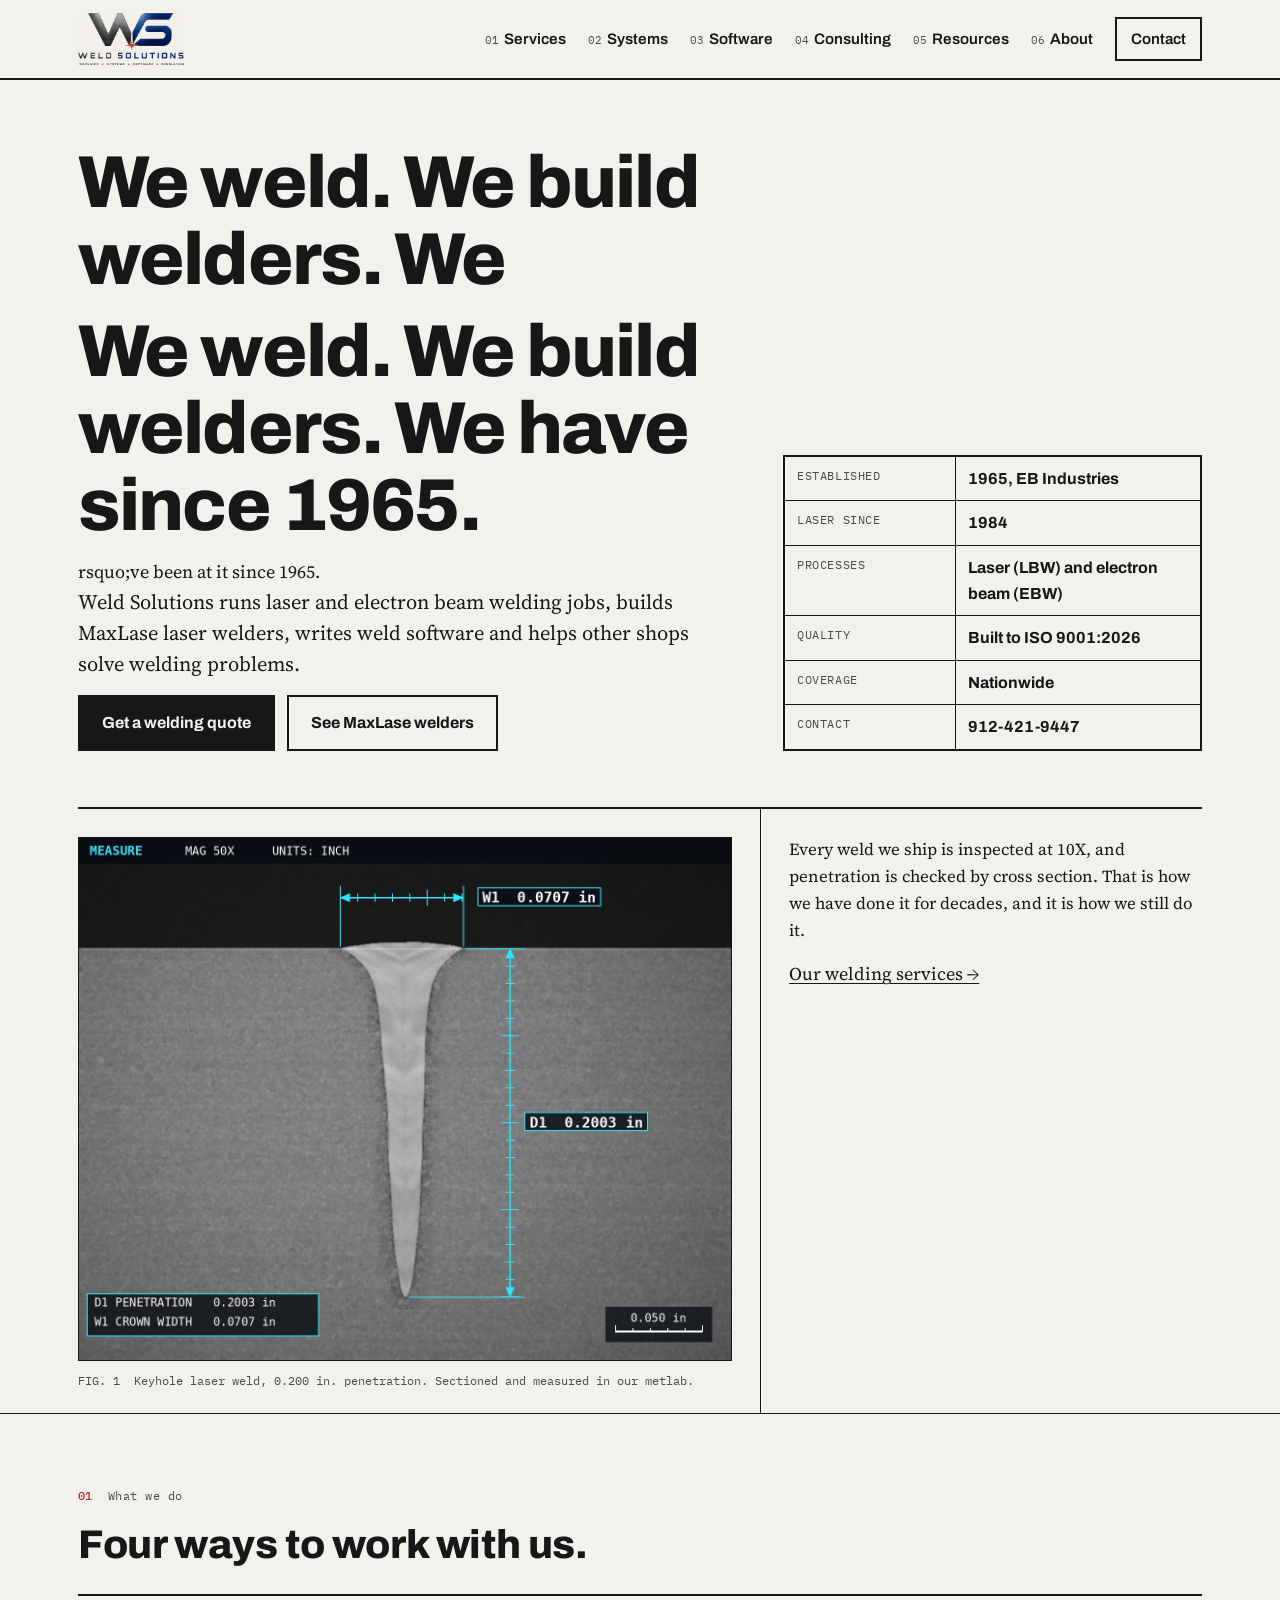
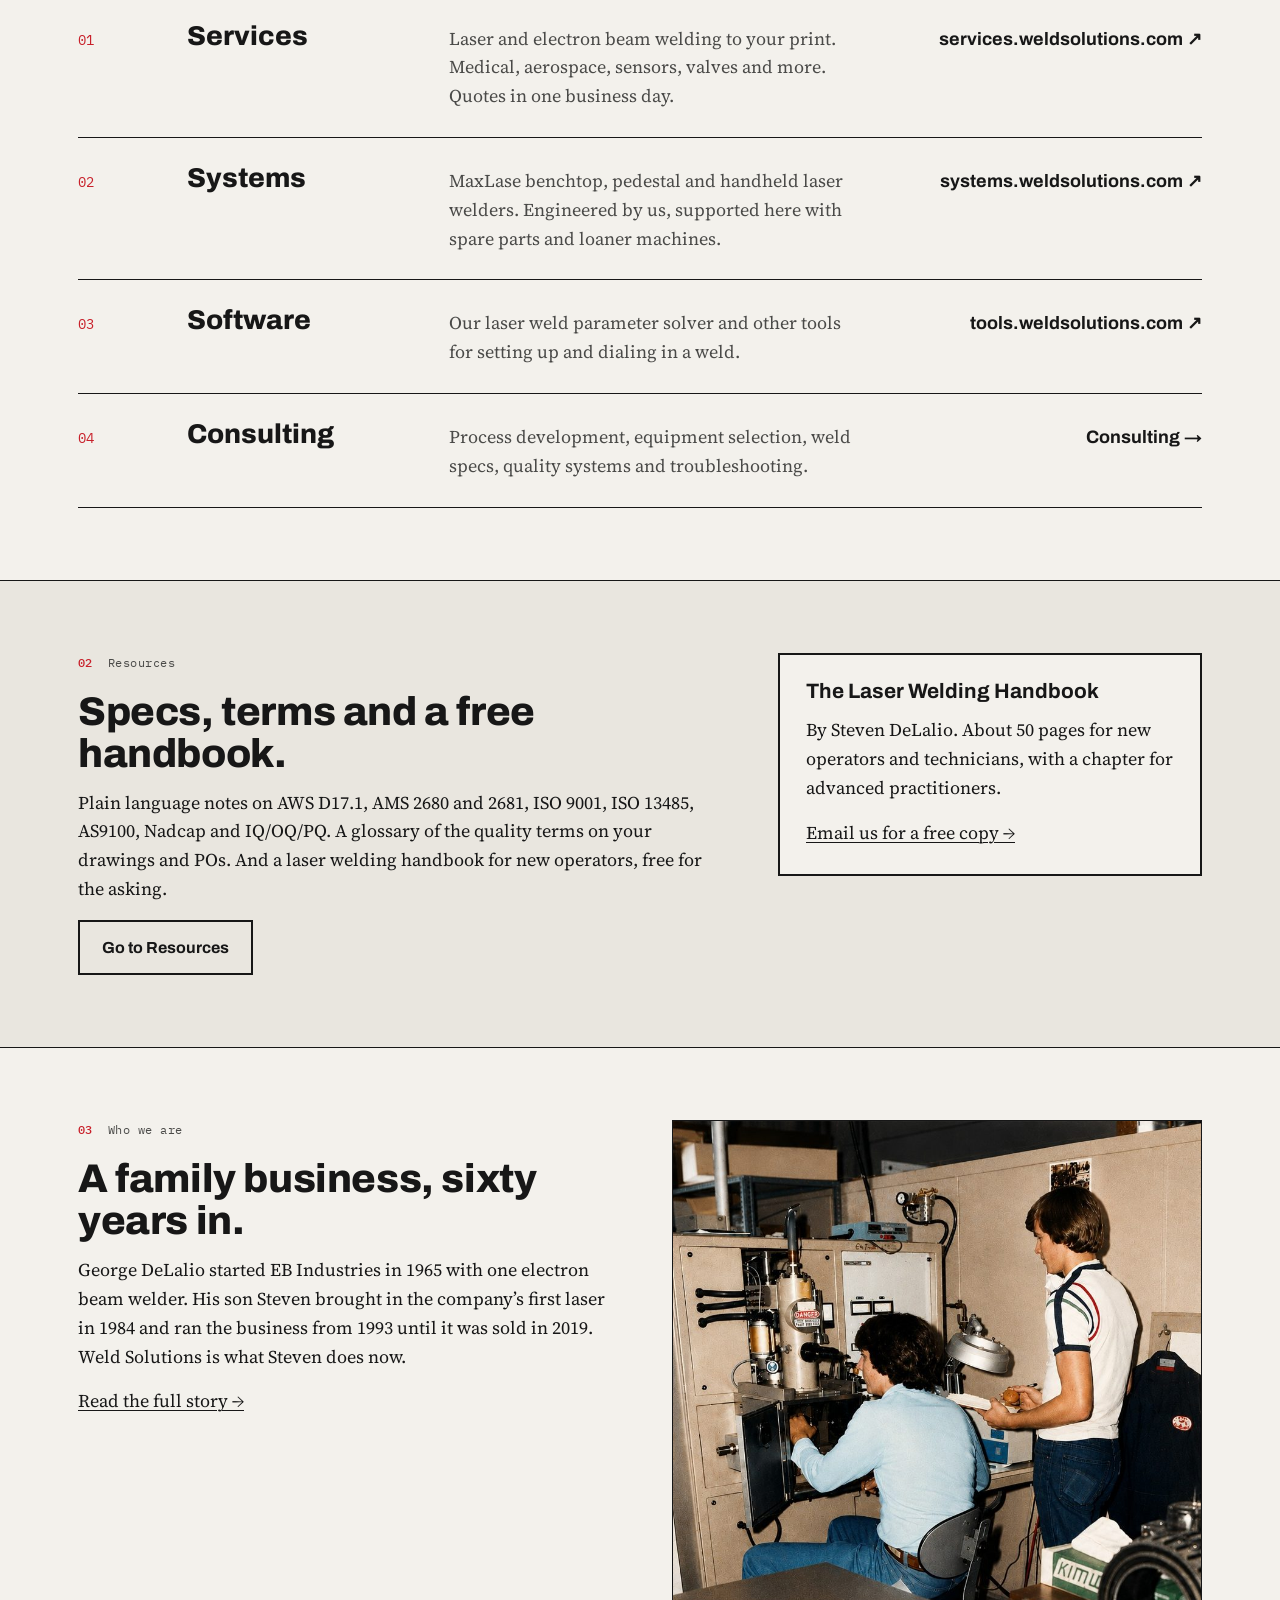
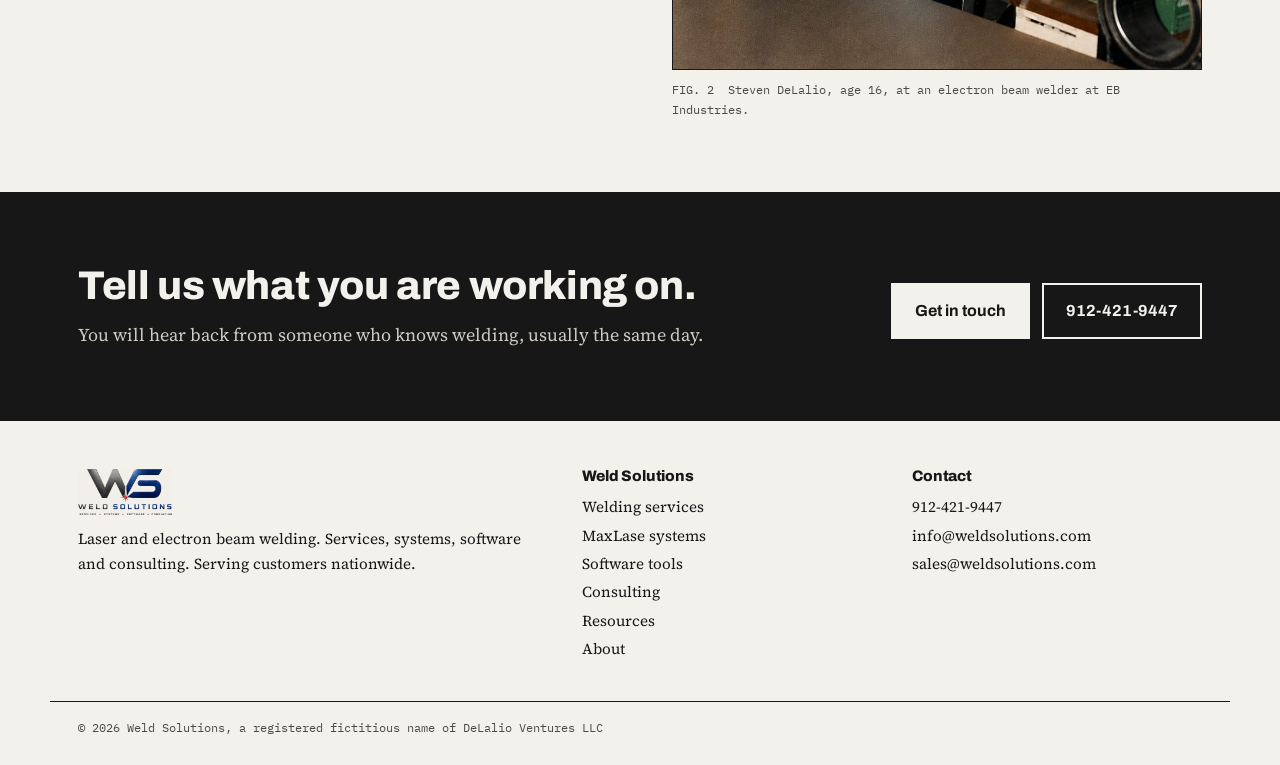
==== index.html @ 09393474 "New Weld Solutions hub" ====
<!doctype html>
<html lang="en">
<head>
<meta charset="utf-8">
<meta name="viewport" content="width=device-width, initial-scale=1">
<title>Weld Solutions | Laser and Electron Beam Welding</title>
<meta name="description" content="Laser and electron beam welding services, MaxLase laser welders, weld software and consulting. In precision welding since 1965. Serving customers nationwide.">
<link rel="preconnect" href="https://fonts.googleapis.com">
<link rel="preconnect" href="https://fonts.gstatic.com" crossorigin>
<link href="https://fonts.googleapis.com/css2?family=Archivo:wght@600;700;800&family=IBM+Plex+Mono:wght@400;500&family=Source+Serif+4:opsz,wght@8..60,400;8..60,600&display=swap" rel="stylesheet">
<link rel="stylesheet" href="styles.css">
</head>
<body>
<header class="site">
  <div class="wrap bar">
    <a class="logo" href="index.html"><img src="images/ws-logo.png" alt="Weld Solutions"></a>
    <button class="menu-btn" aria-label="Menu" onclick="document.body.classList.toggle('nav-open')">Menu</button>
    <nav><a href="https://services.weldsolutions.com"><span class="nav-num">01</span>Services</a><a href="https://systems.weldsolutions.com"><span class="nav-num">02</span>Systems</a><a href="https://tools.weldsolutions.com"><span class="nav-num">03</span>Software</a><a href="consulting.html"><span class="nav-num">04</span>Consulting</a><a href="resources.html"><span class="nav-num">05</span>Resources</a><a href="about.html"><span class="nav-num">06</span>About</a><a class="nav-contact" href="contact.html">Contact</a></nav>
  </div>
</header>
<main>

<section class="hero"><div class="wrap">
  <div class="hero-row">
    <div>
      <h1>We weld. We build welders. We<h1>We weld. We build welders. We have since 1965.</h1>rsquo;ve been at it since 1965.</h1>
      <p class="lead">Weld Solutions runs laser and electron beam welding jobs, builds MaxLase laser welders, writes weld software and helps other shops solve welding problems.</p>
      <div class="btns"><a class="btn" href="https://services.weldsolutions.com">Get a welding quote</a><a class="btn line" href="https://systems.weldsolutions.com">See MaxLase welders</a></div>
    </div>
    <dl class="tb">
      <div><dt>Established</dt><dd>1965, EB Industries</dd></div>
      <div><dt>Laser since</dt><dd>1984</dd></div>
      <div><dt>Processes</dt><dd>Laser (LBW) and electron beam (EBW)</dd></div>
      <div><dt>Quality</dt><dd>Built to ISO 9001:2026</dd></div>
      <div><dt>Coverage</dt><dd>Nationwide</dd></div>
      <div><dt>Contact</dt><dd>912-421-9447</dd></div>
    </dl>
  </div>
  <div class="fig-band">
    <figure>
      <img src="images/weld-cross-section-measured.jpg" alt="Illustration of a keyhole laser weld cross section with digital microscope measurements">
      <figcaption>FIG. 1&nbsp;&nbsp;Keyhole laser weld, 0.200 in. penetration. Sectioned and measured in our metlab.</figcaption>
    </figure>
    <div class="fig-note">
      <p>Every weld we ship is inspected at 10X, and penetration is checked by cross section. That is how we have done it for decades, and it is how we still do it.</p>
      <a href="https://services.weldsolutions.com">Our welding services &rarr;</a>
    </div>
  </div>
</div></section>

<section><div class="wrap">
  <span class="label"><b>01</b>&nbsp;&nbsp;What we do</span>
  <h2>Four ways to work with us.</h2>
  <div class="rows">
    <a class="row" href="https://services.weldsolutions.com"><span class="idx">01</span><h3>Services</h3><p>Laser and electron beam welding to your print. Medical, aerospace, sensors, valves and more. Quotes in one business day.</p><span class="go">services.weldsolutions.com &#8599;</span></a>
    <a class="row" href="https://systems.weldsolutions.com"><span class="idx">02</span><h3>Systems</h3><p>MaxLase benchtop, pedestal and handheld laser welders. Engineered by us, supported here with spare parts and loaner machines.</p><span class="go">systems.weldsolutions.com &#8599;</span></a>
    <a class="row" href="https://tools.weldsolutions.com"><span class="idx">03</span><h3>Software</h3><p>Our laser weld parameter solver and other tools for setting up and dialing in a weld.</p><span class="go">tools.weldsolutions.com &#8599;</span></a>
    <a class="row" href="consulting.html"><span class="idx">04</span><h3>Consulting</h3><p>Process development, equipment selection, weld specs, quality systems and troubleshooting.</p><span class="go">Consulting &rarr;</span></a>
  </div>
</div></section>

<section class="tint"><div class="wrap cols wide-left">
  <div>
    <span class="label"><b>02</b>&nbsp;&nbsp;Resources</span>
    <h2>Specs, terms and a free handbook.</h2>
    <p>Plain language notes on AWS D17.1, AMS 2680 and 2681, ISO 9001, ISO 13485, AS9100, Nadcap and IQ/OQ/PQ. A glossary of the quality terms on your drawings and POs. And a laser welding handbook for new operators, free for the asking.</p>
    <a class="btn line" href="resources.html">Go to Resources</a>
  </div>
  <div class="box">
    <h3>The Laser Welding Handbook</h3>
    <p>By Steven DeLalio. About 50 pages for new operators and technicians, with a chapter for advanced practitioners.</p>
    <a href="mailto:info@weldsolutions.com?subject=Laser%20Welding%20Handbook">Email us for a free copy &rarr;</a>
  </div>
</div></section>

<section><div class="wrap cols">
  <div>
    <span class="label"><b>03</b>&nbsp;&nbsp;Who we are</span>
    <h2>A family business, sixty years in.</h2>
    <p>George DeLalio started EB Industries in 1965 with one electron beam welder. His son Steven brought in the company&rsquo;s first laser in 1984 and ran the business from 1993 until it was sold in 2019. Weld Solutions is what Steven does now.</p>
    <a href="about.html">Read the full story &rarr;</a>
  </div>
  <figure class="photo-fig">
    <img src="images/eb-industries-early-years.jpg" alt="Steven DeLalio at age 16 at an electron beam welder at EB Industries">
    <figcaption>FIG. 2&nbsp;&nbsp;Steven DeLalio, age 16, at an electron beam welder at EB Industries.</figcaption>
  </figure>
</div></section>
<section class="closing"><div class="wrap">
  <div><h2>Tell us what you are working on.</h2><p>You will hear back from someone who knows welding, usually the same day.</p></div>
  <div class="btns"><a class="btn" href="contact.html">Get in touch</a><a class="btn line" href="tel:+19124219447">912-421-9447</a></div>
</div></section>

</main>
<footer class="site">
  <div class="wrap foot">
    <div>
      <img src="images/ws-logo.png" alt="Weld Solutions">
      <p>Laser and electron beam welding. Services, systems, software and consulting. Serving customers nationwide.</p>
    </div>
    <div>
      <h4>Weld Solutions</h4>
      <a href="https://services.weldsolutions.com">Welding services</a>
      <a href="https://systems.weldsolutions.com">MaxLase systems</a>
      <a href="https://tools.weldsolutions.com">Software tools</a>
      <a href="consulting.html">Consulting</a>
      <a href="resources.html">Resources</a>
      <a href="about.html">About</a>
    </div>
    <div>
      <h4>Contact</h4>
      <a href="tel:+19124219447">912-421-9447</a>
      <a href="mailto:info@weldsolutions.com">info@weldsolutions.com</a>
      <a href="mailto:sales@weldsolutions.com">sales@weldsolutions.com</a>
    </div>
  </div>
  <div class="wrap legal">&copy; <span class="yr">2026</span> Weld Solutions, a registered fictitious name of DeLalio Ventures LLC</div>
</footer>
<script>document.querySelectorAll('.yr').forEach(e=>e.textContent=new Date().getFullYear());</script>
</body>
</html>
---- styles.css ----
:root {
  --paper: #f3f1ec;
  --paper-2: #e9e6df;
  --ink: #171717;
  --ink-2: #4a4a48;
  --rule: #171717;
  --hair: #bdb8ad;
  --blue: #1f3c96;
  --red: #c8202a;
}
* { box-sizing: border-box; }
html { scroll-behavior: smooth; }
body {
  margin: 0; background: var(--paper); color: var(--ink);
  font-family: "Source Serif 4", Georgia, "Times New Roman", serif;
  font-size: 18px; line-height: 1.6; text-align: left;
}
img, video { max-width: 100%; display: block; }
a { color: var(--ink); text-decoration-thickness: 1px; text-underline-offset: 3px; }
a:hover { color: var(--blue); }
h1, h2, h3, h4 { font-family: "Archivo", "Arial Narrow", Arial, sans-serif; font-weight: 800; letter-spacing: -0.01em; line-height: 1.05; margin: 0 0 14px; }
h1 { font-size: clamp(2.4rem, 6vw, 4.6rem); letter-spacing: -0.025em; }
h2 { font-size: clamp(1.7rem, 3.4vw, 2.5rem); }
h3 { font-size: 1.3rem; font-weight: 700; letter-spacing: 0; }
p { margin: 0 0 16px; }
.label, figcaption, .tb dt, .nav-num, .idx, .jump, .legal { font-family: "IBM Plex Mono", ui-monospace, Menlo, Consolas, monospace; }
.wrap { max-width: 1180px; margin: 0 auto; padding: 0 28px; }

header.site { border-bottom: 2px solid var(--rule); background: var(--paper); position: sticky; top: 0; z-index: 20; }
.bar { display: flex; align-items: center; justify-content: space-between; height: 78px; }
.logo img { height: 52px; width: auto; mix-blend-mode: multiply; }
header nav { display: flex; gap: 22px; align-items: center; }
header nav a { font-family: "Archivo", Arial, sans-serif; font-weight: 600; font-size: .95rem; text-decoration: none; color: var(--ink); }
header nav a .nav-num { font-size: .7rem; color: var(--ink-2); margin-right: 5px; font-weight: 400; }
header nav a.on, header nav a:hover { color: var(--blue); }
header nav a.on { text-decoration: underline; text-decoration-thickness: 2px; text-underline-offset: 8px; }
.nav-contact { border: 2px solid var(--ink); padding: 8px 14px; }
.nav-contact:hover { background: var(--ink); color: var(--paper) !important; }
.menu-btn { display: none; background: none; border: 2px solid var(--ink); font-size: 1.2rem; padding: 4px 10px; cursor: pointer; }

section { padding: 72px 0; border-bottom: 1px solid var(--rule); }
section.tint { background: var(--paper-2); }
.label { font-size: .78rem; letter-spacing: .04em; color: var(--ink-2); margin-bottom: 18px; display: block; }
.label b { color: var(--red); font-weight: 500; }
.lead { font-size: 1.28rem; line-height: 1.5; max-width: 34em; }
.cols { display: grid; grid-template-columns: 1fr 1fr; gap: 64px; align-items: start; }
.cols.wide-left { grid-template-columns: 1.5fr 1fr; }

.hero { padding: 64px 0 0; }
.hero h1 { max-width: 11em; }
.hero-row { display: grid; grid-template-columns: 1.55fr 1fr; gap: 56px; align-items: end; padding-bottom: 56px; }
.tb { border: 2px solid var(--rule); margin: 0; }
.tb div { display: grid; grid-template-columns: 9.5em 1fr; border-bottom: 1px solid var(--rule); }
.tb div:last-child { border-bottom: 0; }
.tb dt { font-size: .72rem; letter-spacing: .05em; padding: 10px 12px; border-right: 1px solid var(--rule); color: var(--ink-2); text-transform: uppercase; }
.tb dd { margin: 0; padding: 9px 12px; font-family: "Archivo", Arial, sans-serif; font-weight: 700; font-size: 1rem; }
.fig-band { border-top: 2px solid var(--rule); display: grid; grid-template-columns: 1.55fr 1fr; }
.fig-band figure { margin: 0; border-right: 1px solid var(--rule); padding: 28px 28px 22px 0; }
.fig-band figure img, .fig-band figure video { width: 100%; border: 1px solid var(--rule); }
figcaption { font-size: .78rem; color: var(--ink-2); margin-top: 10px; }
.fig-note { padding: 28px 0 22px 28px; }
.fig-note p { font-size: 1.05rem; }

.btn { display: inline-block; font-family: "Archivo", Arial, sans-serif; font-weight: 700; font-size: 1rem; text-decoration: none; padding: 13px 22px; background: var(--ink); color: var(--paper) !important; border: 2px solid var(--ink); cursor: pointer; }
.btn:hover { background: var(--blue); border-color: var(--blue); }
.btn.line { background: transparent; color: var(--ink) !important; }
.btn.line:hover { background: var(--ink); color: var(--paper) !important; }
.btns { display: flex; gap: 12px; flex-wrap: wrap; margin-top: 8px; }

.rows { border-top: 2px solid var(--rule); margin-top: 28px; }
.row { display: grid; grid-template-columns: 4.5em 13em 1fr 17em; gap: 28px; align-items: baseline; padding: 26px 0; border-bottom: 1px solid var(--rule); text-decoration: none; color: var(--ink); }
.row:hover { background: var(--paper-2); }
.row .idx { font-size: .85rem; color: var(--red); }
.row h3 { font-size: 1.7rem; margin: 0; font-weight: 800; }
.row p { margin: 0; color: var(--ink-2); }
.row .go { font-family: "Archivo", Arial, sans-serif; font-weight: 700; white-space: nowrap; text-align: right; }
.row:hover .go { color: var(--blue); }

.plain { list-style: none; padding: 0; margin: 0 0 20px; border-top: 1px solid var(--rule); }
.plain li { padding: 12px 0; border-bottom: 1px solid var(--hair); }
.plain li b { font-family: "Archivo", Arial, sans-serif; }
.table { width: 100%; border-collapse: collapse; border-top: 2px solid var(--rule); }
.table th, .table td { text-align: left; vertical-align: top; padding: 18px 16px 18px 0; border-bottom: 1px solid var(--rule); }
.table th { font-family: "Archivo", Arial, sans-serif; font-weight: 800; font-size: 1.15rem; width: 13em; }
.table td .sub { font-family: "IBM Plex Mono", monospace; font-size: .78rem; color: var(--ink-2); display: block; margin-bottom: 6px; }
.table td p { margin: 0 0 8px; }
.table td .keys { font-size: .95rem; color: var(--ink-2); margin: 0; }
.gloss { columns: 2; column-gap: 56px; margin: 0; border-top: 2px solid var(--rule); padding-top: 8px; }
.gloss div { break-inside: avoid; padding: 12px 0; border-bottom: 1px solid var(--hair); }
.gloss dt { font-family: "Archivo", Arial, sans-serif; font-weight: 700; }
.gloss dd { margin: 2px 0 0; color: var(--ink-2); font-size: .98rem; }
.note { font-size: .95rem; color: var(--ink-2); border-left: 3px solid var(--red); padding-left: 14px; }
.box { border: 2px solid var(--rule); padding: 26px; background: var(--paper); }
.box h3 { margin-top: 0; }
.jump { display: flex; gap: 22px; flex-wrap: wrap; font-size: .85rem; margin-top: 22px; }

.photo-fig { margin: 0; }
.photo-fig img { border: 1px solid var(--rule); }
.bio { display: grid; grid-template-columns: 220px 1fr; gap: 40px; align-items: start; }
.bio img { border: 1px solid var(--rule); }
.steps { list-style: none; padding: 0; margin: 28px 0 0; border-top: 2px solid var(--rule); }
.steps li { display: grid; grid-template-columns: 7em 1fr; gap: 24px; padding: 16px 0; border-bottom: 1px solid var(--rule); }
.steps b { font-family: "Archivo", Arial, sans-serif; font-size: 1.4rem; }

.closing { background: var(--ink); color: var(--paper); border-bottom: 0; }
.closing h2 { color: var(--paper); }
.closing p { color: #cfcbc2; margin: 0; }
.closing .btn { background: var(--paper); color: var(--ink) !important; border-color: var(--paper); }
.closing .btn.line { background: transparent; color: var(--paper) !important; }
.closing .wrap { display: flex; justify-content: space-between; align-items: center; gap: 40px; }

.form label { display: block; font-family: "Archivo", Arial, sans-serif; font-weight: 600; font-size: .95rem; margin-bottom: 18px; }
.form input, .form textarea, .form select { display: block; width: 100%; margin-top: 6px; padding: 11px 12px; border: 1px solid var(--ink); border-radius: 0; background: #fbfaf7; font: 400 1rem "Source Serif 4", Georgia, serif; color: var(--ink); }
.form input:focus, .form textarea:focus, .form select:focus { outline: 2px solid var(--blue); outline-offset: 0; }
.row2 { display: grid; grid-template-columns: 1fr 1fr; gap: 18px; }
.hp { position: absolute; left: -9999px; }

footer.site { padding: 48px 0 28px; font-size: .95rem; }
.foot { display: grid; grid-template-columns: 1.6fr 1fr 1fr; gap: 40px; }
.foot h4 { font-size: .95rem; margin-bottom: 10px; }
.foot a { display: block; text-decoration: none; margin-bottom: 4px; }
.foot img { height: 46px; width: auto; mix-blend-mode: multiply; margin-bottom: 12px; }
.legal { margin-top: 36px; padding-top: 16px; border-top: 1px solid var(--rule); font-size: .75rem; color: var(--ink-2); }

@media (max-width: 980px) {
  .hero-row, .fig-band, .cols, .cols.wide-left { grid-template-columns: 1fr; gap: 36px; }
  .fig-band figure { border-right: 0; padding-right: 0; border-bottom: 1px solid var(--rule); }
  .fig-note { padding-left: 0; }
  .row { grid-template-columns: 3em 1fr; }
  .row p, .row .go { grid-column: 2; }
  .menu-btn { display: block; }
  header nav { display: none; position: absolute; top: 78px; left: 0; right: 0; background: var(--paper); border-bottom: 2px solid var(--rule); flex-direction: column; align-items: flex-start; gap: 0; padding: 6px 28px 20px; }
  header nav a { width: 100%; padding: 12px 0; border-bottom: 1px solid var(--hair); }
  header nav a.on { text-decoration: none; }
  header nav a.nav-contact { margin-top: 12px; width: auto; border: 2px solid var(--ink); padding: 8px 14px; }
  body.nav-open header nav { display: flex; }
  .gloss { columns: 1; }
  .closing .wrap { flex-direction: column; align-items: flex-start; }
  .foot { grid-template-columns: 1fr 1fr; }
}
@media (max-width: 600px) {
  body { font-size: 17px; }
  .wrap { padding: 0 16px; }
  section { padding: 52px 0; }
  .bio, .row2 { grid-template-columns: 1fr; }
  .bio img { max-width: 200px; }
  .table th, .table td { display: block; width: auto; padding-right: 0; }
  .table th { padding-bottom: 4px; border-bottom: 0; }
  .table td { padding-top: 0; }
  .steps li { grid-template-columns: 4.5em 1fr; }
  .foot { grid-template-columns: 1fr; }
  .tb div { grid-template-columns: 8em 1fr; }
}
@media (max-width: 980px) { .row { grid-template-columns: 3em 1fr; } .row .go { text-align: left; } }
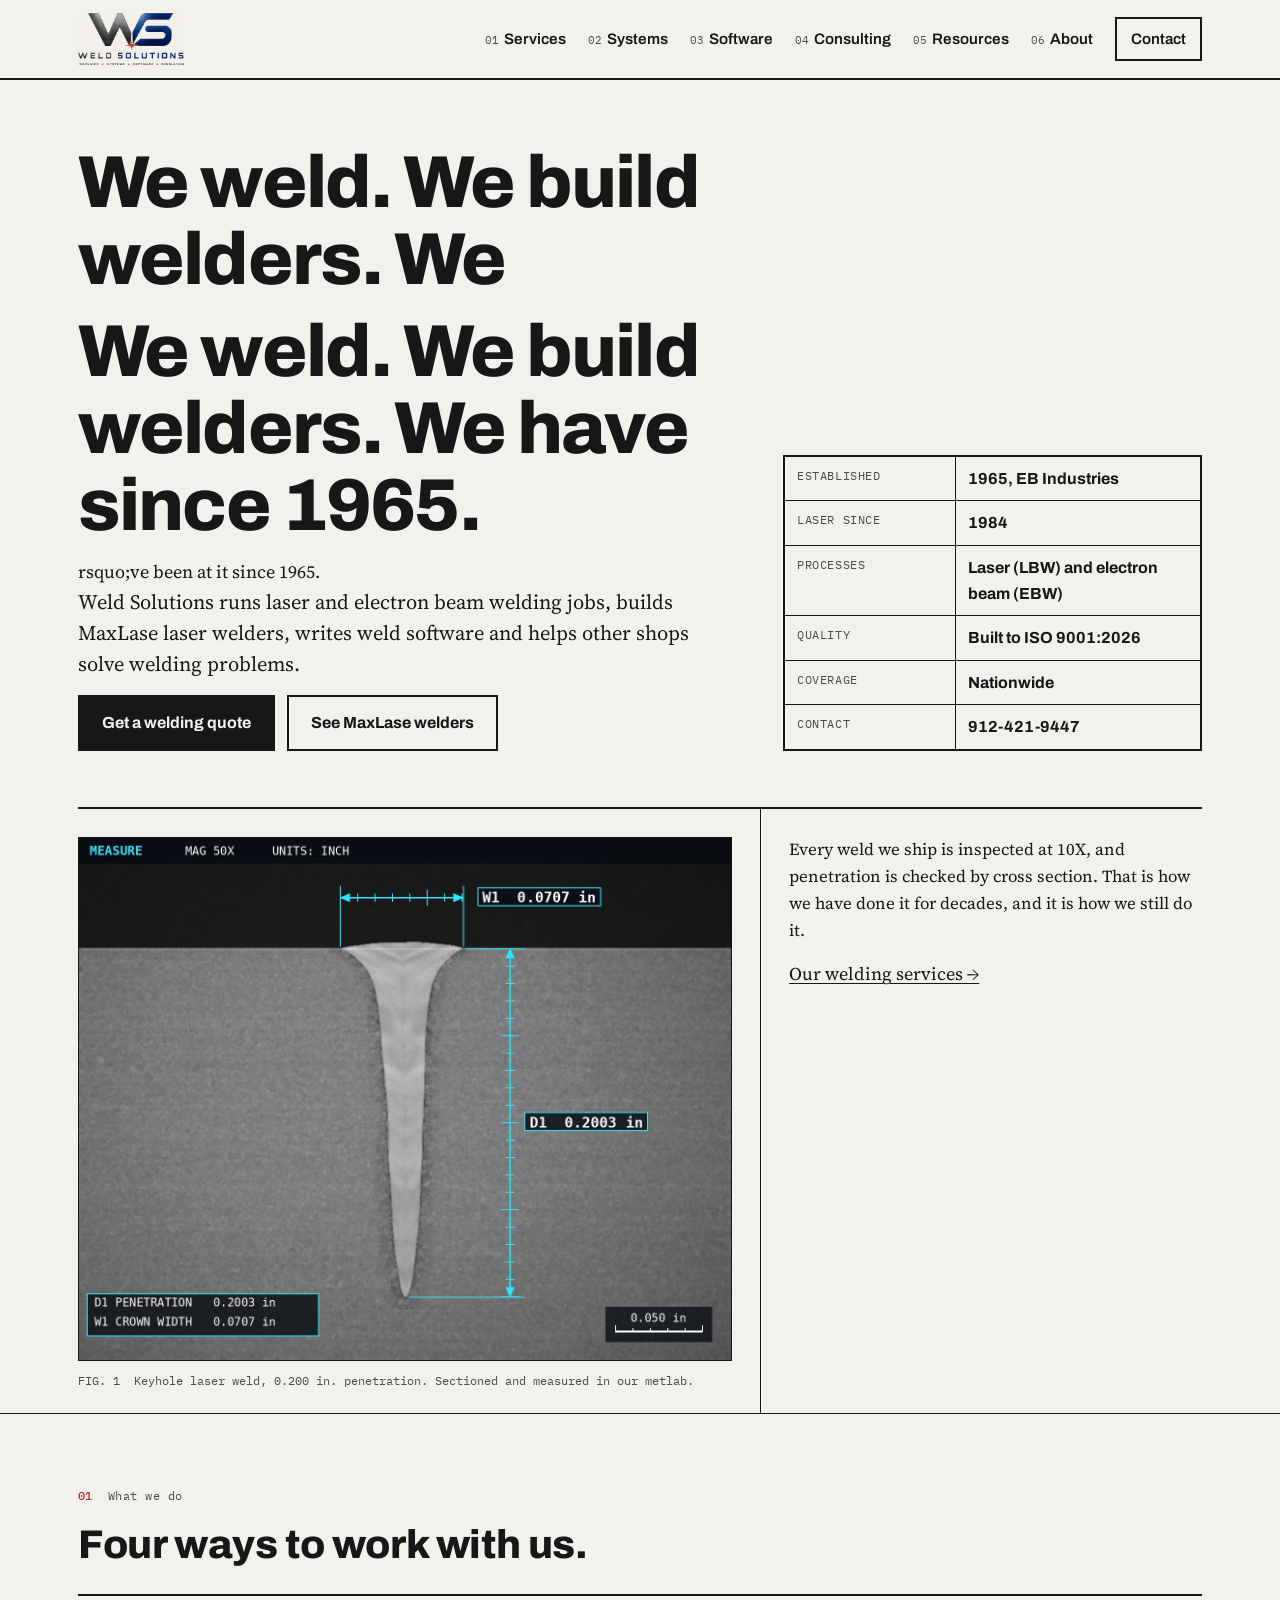
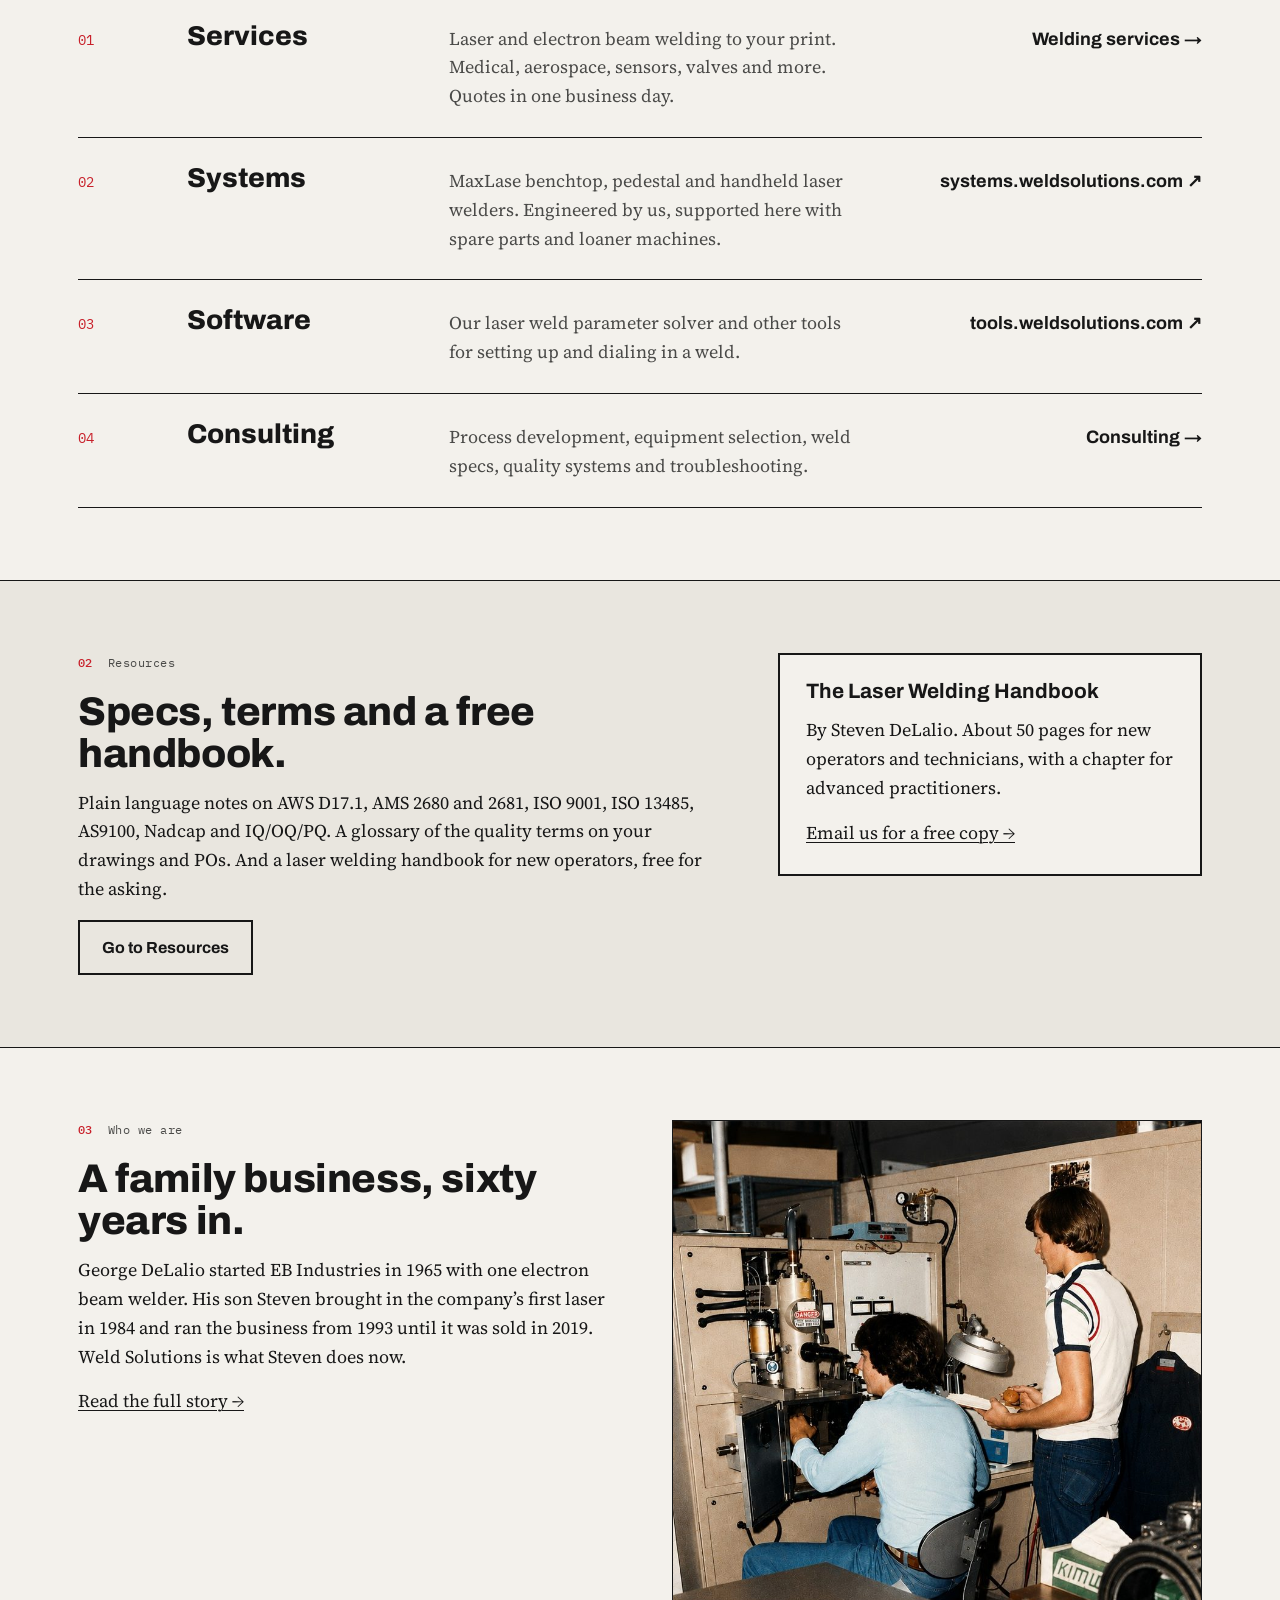
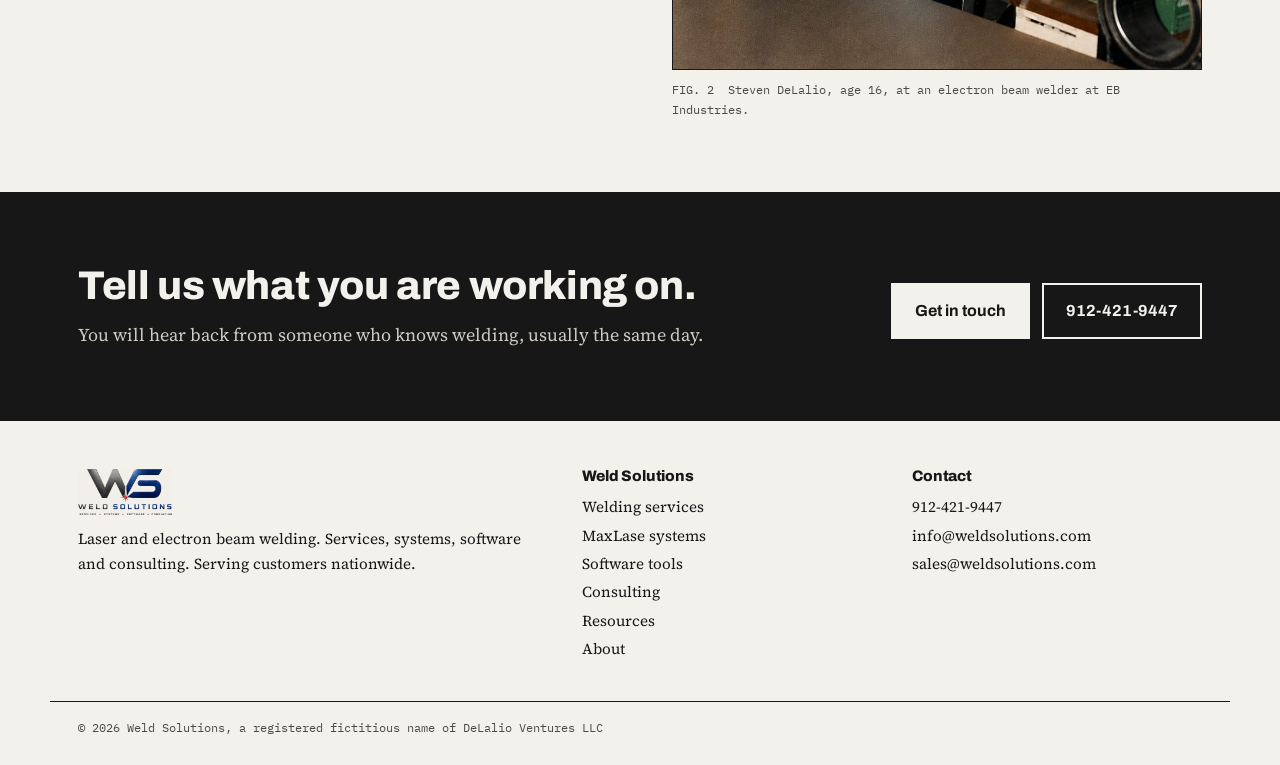
==== commit de3c3b87: "Weld Solutions site with services section" ====
--- a/index.html
+++ b/index.html
@@ -8,16 +8,17 @@
 <link rel="preconnect" href="https://fonts.googleapis.com">
 <link rel="preconnect" href="https://fonts.gstatic.com" crossorigin>
 <link href="https://fonts.googleapis.com/css2?family=Archivo:wght@600;700;800&family=IBM+Plex+Mono:wght@400;500&family=Source+Serif+4:opsz,wght@8..60,400;8..60,600&display=swap" rel="stylesheet">
-<link rel="stylesheet" href="styles.css">
+<link rel="stylesheet" href="/styles.css">
 </head>
 <body>
 <header class="site">
   <div class="wrap bar">
-    <a class="logo" href="index.html"><img src="images/ws-logo.png" alt="Weld Solutions"></a>
+    <a class="logo" href="/"><img src="/images/ws-logo.png" alt="Weld Solutions"></a>
     <button class="menu-btn" aria-label="Menu" onclick="document.body.classList.toggle('nav-open')">Menu</button>
-    <nav><a href="https://services.weldsolutions.com"><span class="nav-num">01</span>Services</a><a href="https://systems.weldsolutions.com"><span class="nav-num">02</span>Systems</a><a href="https://tools.weldsolutions.com"><span class="nav-num">03</span>Software</a><a href="consulting.html"><span class="nav-num">04</span>Consulting</a><a href="resources.html"><span class="nav-num">05</span>Resources</a><a href="about.html"><span class="nav-num">06</span>About</a><a class="nav-contact" href="contact.html">Contact</a></nav>
+    <nav><a href="/services/"><span class="nav-num">01</span>Services</a><a href="https://systems.weldsolutions.com"><span class="nav-num">02</span>Systems</a><a href="https://tools.weldsolutions.com"><span class="nav-num">03</span>Software</a><a href="/consulting.html"><span class="nav-num">04</span>Consulting</a><a href="/resources.html"><span class="nav-num">05</span>Resources</a><a href="/about.html"><span class="nav-num">06</span>About</a><a class="nav-contact" href="/contact.html">Contact</a></nav>
   </div>
 </header>
+
 <main>
 
 <section class="hero"><div class="wrap">
@@ -25,7 +26,7 @@
     <div>
       <h1>We weld. We build welders. We<h1>We weld. We build welders. We have since 1965.</h1>rsquo;ve been at it since 1965.</h1>
       <p class="lead">Weld Solutions runs laser and electron beam welding jobs, builds MaxLase laser welders, writes weld software and helps other shops solve welding problems.</p>
-      <div class="btns"><a class="btn" href="https://services.weldsolutions.com">Get a welding quote</a><a class="btn line" href="https://systems.weldsolutions.com">See MaxLase welders</a></div>
+      <div class="btns"><a class="btn" href="/services/quote.html">Get a welding quote</a><a class="btn line" href="https://systems.weldsolutions.com">See MaxLase welders</a></div>
     </div>
     <dl class="tb">
       <div><dt>Established</dt><dd>1965, EB Industries</dd></div>
@@ -38,12 +39,12 @@
   </div>
   <div class="fig-band">
     <figure>
-      <img src="images/weld-cross-section-measured.jpg" alt="Illustration of a keyhole laser weld cross section with digital microscope measurements">
+      <img src="/images/weld-cross-section-measured.jpg" alt="Illustration of a keyhole laser weld cross section with digital microscope measurements">
       <figcaption>FIG. 1&nbsp;&nbsp;Keyhole laser weld, 0.200 in. penetration. Sectioned and measured in our metlab.</figcaption>
     </figure>
     <div class="fig-note">
       <p>Every weld we ship is inspected at 10X, and penetration is checked by cross section. That is how we have done it for decades, and it is how we still do it.</p>
-      <a href="https://services.weldsolutions.com">Our welding services &rarr;</a>
+      <a href="/services/">Our welding services &rarr;</a>
     </div>
   </div>
 </div></section>
@@ -52,10 +53,10 @@
   <span class="label"><b>01</b>&nbsp;&nbsp;What we do</span>
   <h2>Four ways to work with us.</h2>
   <div class="rows">
-    <a class="row" href="https://services.weldsolutions.com"><span class="idx">01</span><h3>Services</h3><p>Laser and electron beam welding to your print. Medical, aerospace, sensors, valves and more. Quotes in one business day.</p><span class="go">services.weldsolutions.com &#8599;</span></a>
+    <a class="row" href="/services/"><span class="idx">01</span><h3>Services</h3><p>Laser and electron beam welding to your print. Medical, aerospace, sensors, valves and more. Quotes in one business day.</p><span class="go">Welding services &rarr;</span></a>
     <a class="row" href="https://systems.weldsolutions.com"><span class="idx">02</span><h3>Systems</h3><p>MaxLase benchtop, pedestal and handheld laser welders. Engineered by us, supported here with spare parts and loaner machines.</p><span class="go">systems.weldsolutions.com &#8599;</span></a>
     <a class="row" href="https://tools.weldsolutions.com"><span class="idx">03</span><h3>Software</h3><p>Our laser weld parameter solver and other tools for setting up and dialing in a weld.</p><span class="go">tools.weldsolutions.com &#8599;</span></a>
-    <a class="row" href="consulting.html"><span class="idx">04</span><h3>Consulting</h3><p>Process development, equipment selection, weld specs, quality systems and troubleshooting.</p><span class="go">Consulting &rarr;</span></a>
+    <a class="row" href="/consulting.html"><span class="idx">04</span><h3>Consulting</h3><p>Process development, equipment selection, weld specs, quality systems and troubleshooting.</p><span class="go">Consulting &rarr;</span></a>
   </div>
 </div></section>
 
@@ -64,7 +65,7 @@
     <span class="label"><b>02</b>&nbsp;&nbsp;Resources</span>
     <h2>Specs, terms and a free handbook.</h2>
     <p>Plain language notes on AWS D17.1, AMS 2680 and 2681, ISO 9001, ISO 13485, AS9100, Nadcap and IQ/OQ/PQ. A glossary of the quality terms on your drawings and POs. And a laser welding handbook for new operators, free for the asking.</p>
-    <a class="btn line" href="resources.html">Go to Resources</a>
+    <a class="btn line" href="/resources.html">Go to Resources</a>
   </div>
   <div class="box">
     <h3>The Laser Welding Handbook</h3>
@@ -78,33 +79,33 @@
     <span class="label"><b>03</b>&nbsp;&nbsp;Who we are</span>
     <h2>A family business, sixty years in.</h2>
     <p>George DeLalio started EB Industries in 1965 with one electron beam welder. His son Steven brought in the company&rsquo;s first laser in 1984 and ran the business from 1993 until it was sold in 2019. Weld Solutions is what Steven does now.</p>
-    <a href="about.html">Read the full story &rarr;</a>
+    <a href="/about.html">Read the full story &rarr;</a>
   </div>
   <figure class="photo-fig">
-    <img src="images/eb-industries-early-years.jpg" alt="Steven DeLalio at age 16 at an electron beam welder at EB Industries">
+    <img src="/images/eb-industries-early-years.jpg" alt="Steven DeLalio at age 16 at an electron beam welder at EB Industries">
     <figcaption>FIG. 2&nbsp;&nbsp;Steven DeLalio, age 16, at an electron beam welder at EB Industries.</figcaption>
   </figure>
 </div></section>
 <section class="closing"><div class="wrap">
   <div><h2>Tell us what you are working on.</h2><p>You will hear back from someone who knows welding, usually the same day.</p></div>
-  <div class="btns"><a class="btn" href="contact.html">Get in touch</a><a class="btn line" href="tel:+19124219447">912-421-9447</a></div>
+  <div class="btns"><a class="btn" href="/contact.html">Get in touch</a><a class="btn line" href="tel:+19124219447">912-421-9447</a></div>
 </div></section>
 
 </main>
 <footer class="site">
   <div class="wrap foot">
     <div>
-      <img src="images/ws-logo.png" alt="Weld Solutions">
+      <img src="/images/ws-logo.png" alt="Weld Solutions">
       <p>Laser and electron beam welding. Services, systems, software and consulting. Serving customers nationwide.</p>
     </div>
     <div>
       <h4>Weld Solutions</h4>
-      <a href="https://services.weldsolutions.com">Welding services</a>
+      <a href="/services/">Welding services</a>
       <a href="https://systems.weldsolutions.com">MaxLase systems</a>
       <a href="https://tools.weldsolutions.com">Software tools</a>
-      <a href="consulting.html">Consulting</a>
-      <a href="resources.html">Resources</a>
-      <a href="about.html">About</a>
+      <a href="/consulting.html">Consulting</a>
+      <a href="/resources.html">Resources</a>
+      <a href="/about.html">About</a>
     </div>
     <div>
       <h4>Contact</h4>
--- a/styles.css
+++ b/styles.css
@@ -152,3 +152,28 @@
   .tb div { grid-template-columns: 8em 1fr; }
 }
 @media (max-width: 980px) { .row { grid-template-columns: 3em 1fr; } .row .go { text-align: left; } }
+
+/* services sub nav */
+.subnav { border-bottom: 1px solid var(--rule); background: var(--paper-2); }
+.subnav .wrap { display: flex; align-items: center; gap: 28px; min-height: 50px; flex-wrap: wrap; }
+.subnav .label { margin: 0; }
+.subnav nav { display: flex; gap: 22px; flex-wrap: wrap; }
+.subnav nav a { font-family: "Archivo", Arial, sans-serif; font-weight: 600; font-size: .9rem; text-decoration: none; }
+.subnav nav a.on { color: var(--blue); text-decoration: underline; text-underline-offset: 6px; }
+
+/* part plates */
+.plates { display: grid; grid-template-columns: repeat(4, 1fr); border-top: 2px solid var(--rule); border-left: 1px solid var(--rule); margin-top: 26px; }
+.plate { margin: 0; padding: 18px; border-right: 1px solid var(--rule); border-bottom: 1px solid var(--rule); background: var(--paper); }
+.plate-img { border: 1px solid var(--hair); background: #faf9f6; aspect-ratio: 16/10; display: flex; }
+.plate-img img { width: 100%; height: 100%; object-fit: contain; }
+.plate figcaption { margin: 8px 0 10px; }
+.plate h3 { font-size: 1.1rem; margin-bottom: 8px; }
+.plate p { font-size: .95rem; color: var(--ink-2); margin-bottom: 10px; }
+.plate .mat { font-family: "IBM Plex Mono", monospace; font-size: .74rem; color: var(--ink-2); border-top: 1px solid var(--hair); padding-top: 8px; margin: 0; }
+.policy { border: 2px solid var(--rule); padding: 30px 34px; }
+.policy p { font-family: "Archivo", Arial, sans-serif; font-weight: 600; font-size: 1.2rem; line-height: 1.4; }
+.policy p:last-child { margin-bottom: 0; }
+.steps li span { align-self: center; }
+@media (max-width: 980px) { .plates { grid-template-columns: repeat(2, 1fr); } }
+@media (max-width: 600px) { .plates { grid-template-columns: 1fr; } .subnav .label { display: none; } }
+.plates.n3 { grid-template-columns: repeat(3, 1fr); } @media (max-width: 980px) { .plates.n3 { grid-template-columns: repeat(2, 1fr); } } @media (max-width: 600px) { .plates.n3 { grid-template-columns: 1fr; } }
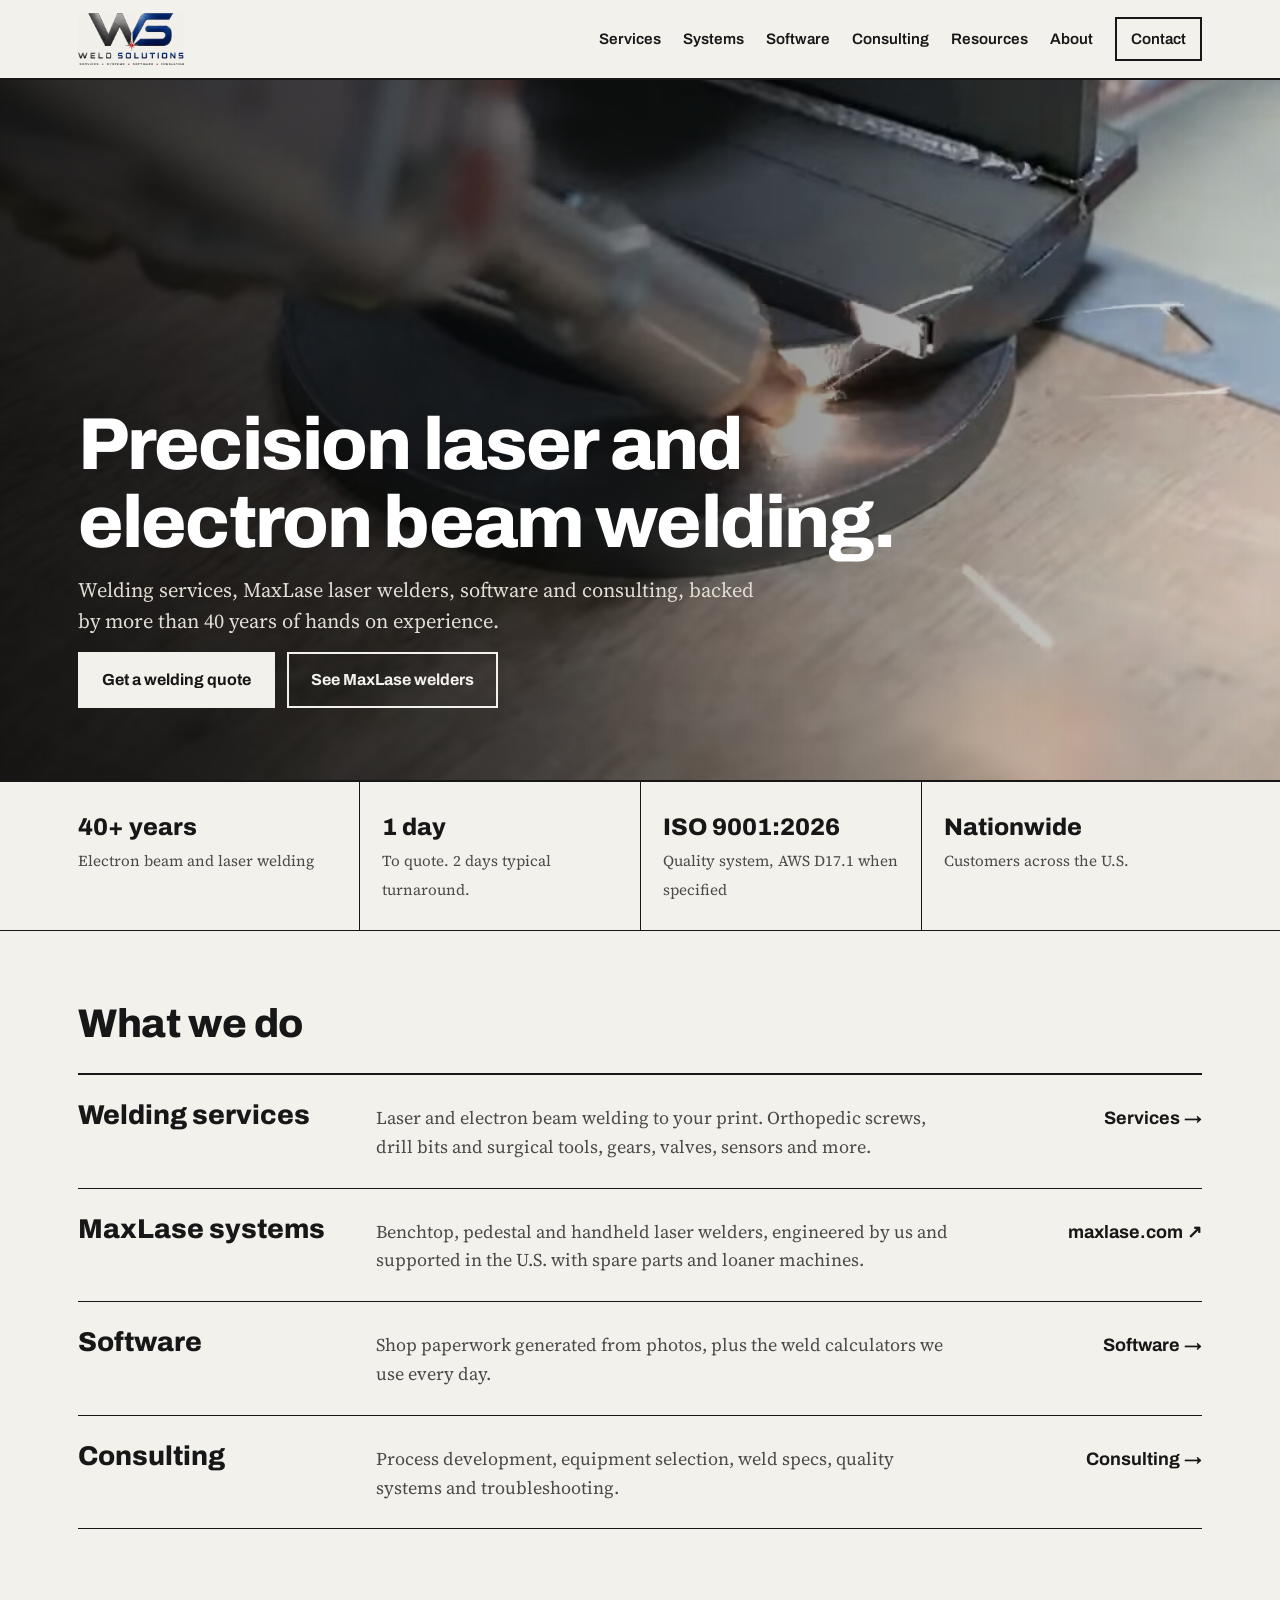
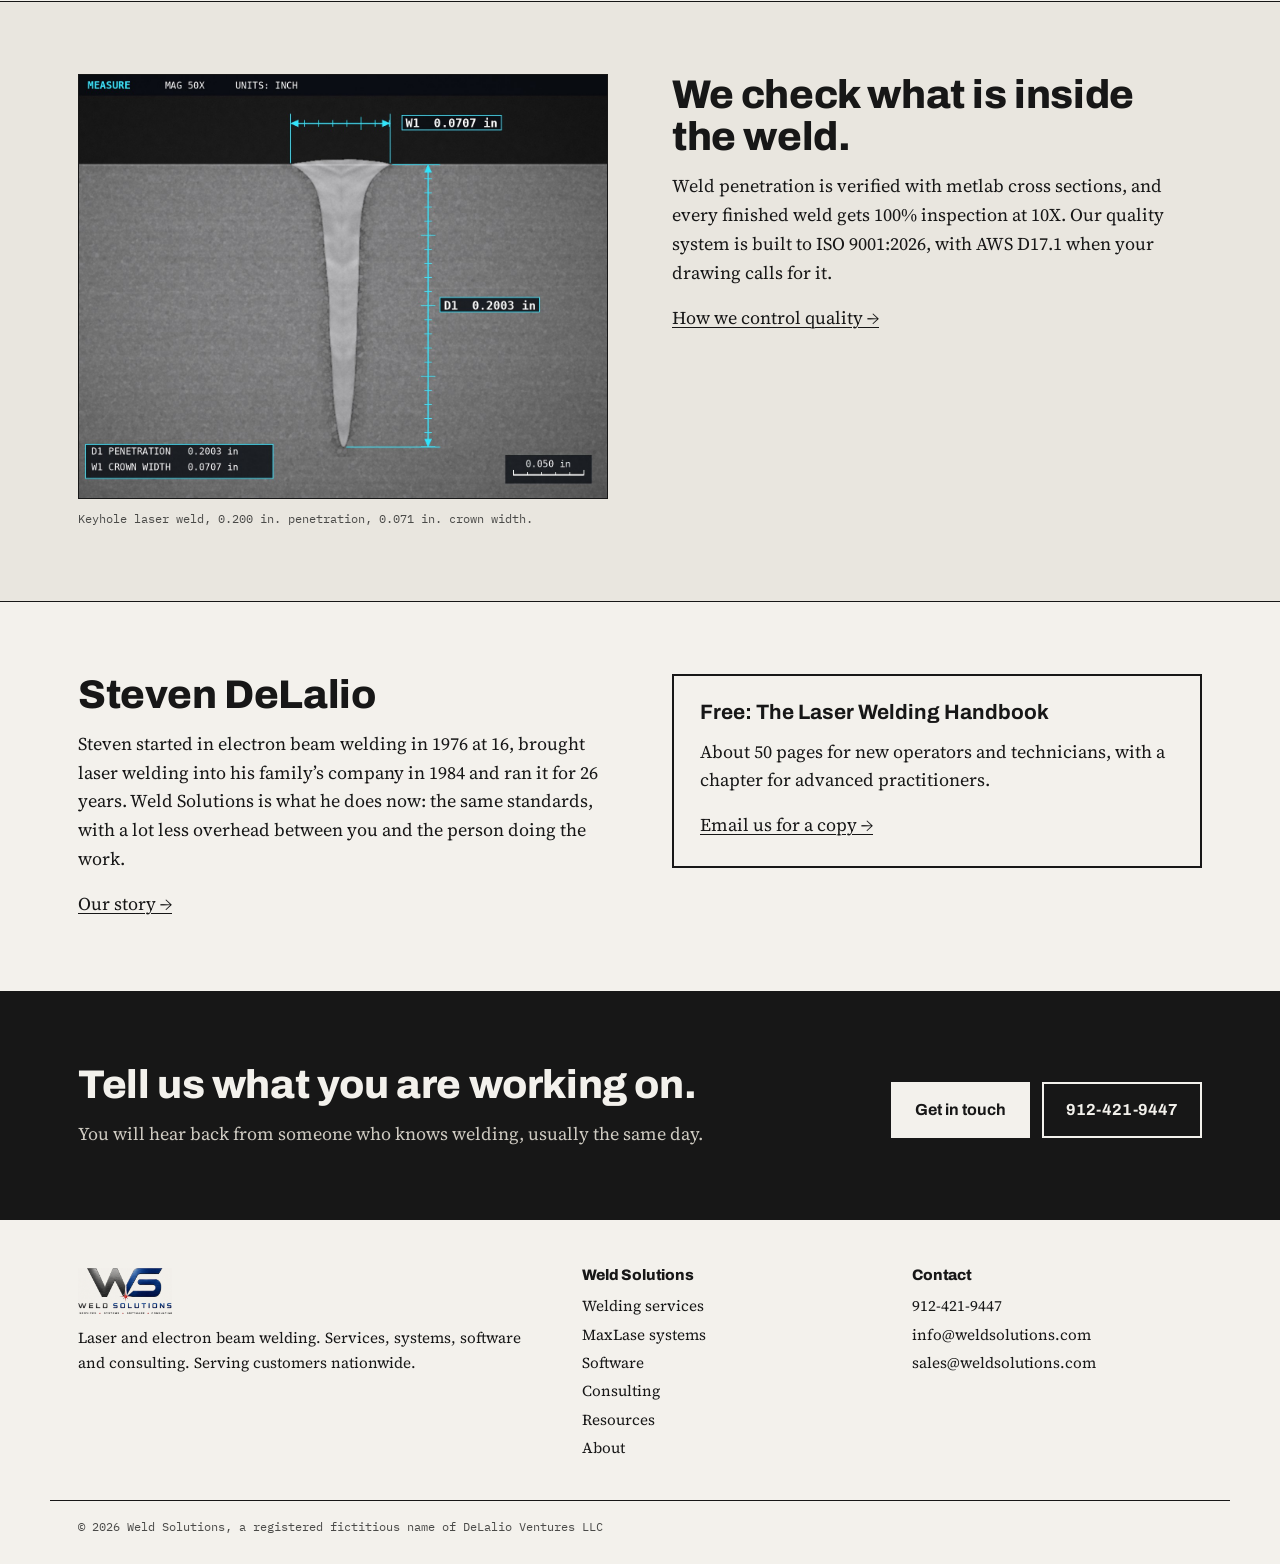
==== commit 752734fc: "Weld Solver moved to /tools, Software page" ====
--- a/index.html
+++ b/index.html
@@ -4,7 +4,7 @@
 <meta charset="utf-8">
 <meta name="viewport" content="width=device-width, initial-scale=1">
 <title>Weld Solutions | Laser and Electron Beam Welding</title>
-<meta name="description" content="Laser and electron beam welding services, MaxLase laser welders, weld software and consulting. In precision welding since 1965. Serving customers nationwide.">
+<meta name="description" content="Laser and electron beam welding services, MaxLase laser welders, weld software and consulting, backed by more than 40 years of experience. Serving customers nationwide.">
 <link rel="preconnect" href="https://fonts.googleapis.com">
 <link rel="preconnect" href="https://fonts.gstatic.com" crossorigin>
 <link href="https://fonts.googleapis.com/css2?family=Archivo:wght@600;700;800&family=IBM+Plex+Mono:wght@400;500&family=Source+Serif+4:opsz,wght@8..60,400;8..60,600&display=swap" rel="stylesheet">
@@ -15,76 +15,65 @@
   <div class="wrap bar">
     <a class="logo" href="/"><img src="/images/ws-logo.png" alt="Weld Solutions"></a>
     <button class="menu-btn" aria-label="Menu" onclick="document.body.classList.toggle('nav-open')">Menu</button>
-    <nav><a href="/services/"><span class="nav-num">01</span>Services</a><a href="https://systems.weldsolutions.com"><span class="nav-num">02</span>Systems</a><a href="https://tools.weldsolutions.com"><span class="nav-num">03</span>Software</a><a href="/consulting.html"><span class="nav-num">04</span>Consulting</a><a href="/resources.html"><span class="nav-num">05</span>Resources</a><a href="/about.html"><span class="nav-num">06</span>About</a><a class="nav-contact" href="/contact.html">Contact</a></nav>
+    <nav><a href="/services/">Services</a><a href="https://systems.weldsolutions.com">Systems</a><a href="/software.html">Software</a><a href="/consulting.html">Consulting</a><a href="/resources.html">Resources</a><a href="/about.html">About</a><a class="nav-contact" href="/contact.html">Contact</a></nav>
   </div>
 </header>
 
 <main>
 
-<section class="hero"><div class="wrap">
-  <div class="hero-row">
-    <div>
-      <h1>We weld. We build welders. We<h1>We weld. We build welders. We have since 1965.</h1>rsquo;ve been at it since 1965.</h1>
-      <p class="lead">Weld Solutions runs laser and electron beam welding jobs, builds MaxLase laser welders, writes weld software and helps other shops solve welding problems.</p>
-      <div class="btns"><a class="btn" href="/services/quote.html">Get a welding quote</a><a class="btn line" href="https://systems.weldsolutions.com">See MaxLase welders</a></div>
-    </div>
-    <dl class="tb">
-      <div><dt>Established</dt><dd>1965, EB Industries</dd></div>
-      <div><dt>Laser since</dt><dd>1984</dd></div>
-      <div><dt>Processes</dt><dd>Laser (LBW) and electron beam (EBW)</dd></div>
-      <div><dt>Quality</dt><dd>Built to ISO 9001:2026</dd></div>
-      <div><dt>Coverage</dt><dd>Nationwide</dd></div>
-      <div><dt>Contact</dt><dd>912-421-9447</dd></div>
-    </dl>
+<section class="vhero">
+  <video class="vhero-video" autoplay muted loop playsinline preload="auto" poster="images/hero-weld.jpg">
+    <source src="/images/hero-weld.webm" type="video/webm">
+    <source src="/images/hero-weld.mp4" type="video/mp4">
+  </video>
+  <div class="vhero-shade"></div>
+  <div class="wrap vhero-text">
+    <h1>Precision laser and electron beam welding.</h1>
+    <p class="lead">Welding services, MaxLase laser welders, software and consulting, backed by more than 40 years of hands on experience.</p>
+    <div class="btns"><a class="btn light" href="/services/quote.html">Get a welding quote</a><a class="btn line light" href="https://systems.weldsolutions.com">See MaxLase welders</a></div>
   </div>
-  <div class="fig-band">
-    <figure>
-      <img src="/images/weld-cross-section-measured.jpg" alt="Illustration of a keyhole laser weld cross section with digital microscope measurements">
-      <figcaption>FIG. 1&nbsp;&nbsp;Keyhole laser weld, 0.200 in. penetration. Sectioned and measured in our metlab.</figcaption>
-    </figure>
-    <div class="fig-note">
-      <p>Every weld we ship is inspected at 10X, and penetration is checked by cross section. That is how we have done it for decades, and it is how we still do it.</p>
-      <a href="/services/">Our welding services &rarr;</a>
-    </div>
+</section>
+
+<section class="facts"><div class="wrap fact-row">
+  <div><b>40+ years</b><span>Electron beam and laser welding</span></div>
+  <div><b>1 day</b><span>To quote. 2 days typical turnaround.</span></div>
+  <div><b>ISO 9001:2026</b><span>Quality system, AWS D17.1 when specified</span></div>
+  <div><b>Nationwide</b><span>Customers across the U.S.</span></div>
+</div></section>
+
+<section><div class="wrap">
+  <h2>What we do</h2>
+  <div class="rows">
+    <a class="row" href="/services/"><h3>Welding services</h3><p>Laser and electron beam welding to your print. Orthopedic screws, drill bits and surgical tools, gears, valves, sensors and more.</p><span class="go">Services &rarr;</span></a>
+    <a class="row" href="https://systems.weldsolutions.com"><h3>MaxLase systems</h3><p>Benchtop, pedestal and handheld laser welders, engineered by us and supported in the U.S. with spare parts and loaner machines.</p><span class="go">maxlase.com &#8599;</span></a>
+    <a class="row" href="/software.html"><h3>Software</h3><p>Shop paperwork generated from photos, plus the weld calculators we use every day.</p><span class="go">Software &rarr;</span></a>
+    <a class="row" href="/consulting.html"><h3>Consulting</h3><p>Process development, equipment selection, weld specs, quality systems and troubleshooting.</p><span class="go">Consulting &rarr;</span></a>
   </div>
 </div></section>
 
-<section><div class="wrap">
-  <span class="label"><b>01</b>&nbsp;&nbsp;What we do</span>
-  <h2>Four ways to work with us.</h2>
-  <div class="rows">
-    <a class="row" href="/services/"><span class="idx">01</span><h3>Services</h3><p>Laser and electron beam welding to your print. Medical, aerospace, sensors, valves and more. Quotes in one business day.</p><span class="go">Welding services &rarr;</span></a>
-    <a class="row" href="https://systems.weldsolutions.com"><span class="idx">02</span><h3>Systems</h3><p>MaxLase benchtop, pedestal and handheld laser welders. Engineered by us, supported here with spare parts and loaner machines.</p><span class="go">systems.weldsolutions.com &#8599;</span></a>
-    <a class="row" href="https://tools.weldsolutions.com"><span class="idx">03</span><h3>Software</h3><p>Our laser weld parameter solver and other tools for setting up and dialing in a weld.</p><span class="go">tools.weldsolutions.com &#8599;</span></a>
-    <a class="row" href="/consulting.html"><span class="idx">04</span><h3>Consulting</h3><p>Process development, equipment selection, weld specs, quality systems and troubleshooting.</p><span class="go">Consulting &rarr;</span></a>
-  </div>
-</div></section>
-
-<section class="tint"><div class="wrap cols wide-left">
+<section class="tint"><div class="wrap cols">
+  <figure class="photo-fig">
+    <img src="/images/weld-cross-section-measured.jpg" alt="Illustration of a keyhole laser weld cross section with digital microscope measurements">
+    <figcaption>Keyhole laser weld, 0.200 in. penetration, 0.071 in. crown width.</figcaption>
+  </figure>
   <div>
-    <span class="label"><b>02</b>&nbsp;&nbsp;Resources</span>
-    <h2>Specs, terms and a free handbook.</h2>
-    <p>Plain language notes on AWS D17.1, AMS 2680 and 2681, ISO 9001, ISO 13485, AS9100, Nadcap and IQ/OQ/PQ. A glossary of the quality terms on your drawings and POs. And a laser welding handbook for new operators, free for the asking.</p>
-    <a class="btn line" href="/resources.html">Go to Resources</a>
-  </div>
-  <div class="box">
-    <h3>The Laser Welding Handbook</h3>
-    <p>By Steven DeLalio. About 50 pages for new operators and technicians, with a chapter for advanced practitioners.</p>
-    <a href="mailto:info@weldsolutions.com?subject=Laser%20Welding%20Handbook">Email us for a free copy &rarr;</a>
+    <h2>We check what is inside the weld.</h2>
+    <p>Weld penetration is verified with metlab cross sections, and every finished weld gets 100% inspection at 10X. Our quality system is built to ISO 9001:2026, with AWS D17.1 when your drawing calls for it.</p>
+    <a href="/services/quality.html">How we control quality &rarr;</a>
   </div>
 </div></section>
 
 <section><div class="wrap cols">
   <div>
-    <span class="label"><b>03</b>&nbsp;&nbsp;Who we are</span>
-    <h2>A family business, sixty years in.</h2>
-    <p>George DeLalio started EB Industries in 1965 with one electron beam welder. His son Steven brought in the company&rsquo;s first laser in 1984 and ran the business from 1993 until it was sold in 2019. Weld Solutions is what Steven does now.</p>
-    <a href="/about.html">Read the full story &rarr;</a>
+    <h2>Steven DeLalio</h2>
+    <p>Steven started in electron beam welding in 1976 at 16, brought laser welding into his family&rsquo;s company in 1984 and ran it for 26 years. Weld Solutions is what he does now: the same standards, with a lot less overhead between you and the person doing the work.</p>
+    <a href="/about.html">Our story &rarr;</a>
   </div>
-  <figure class="photo-fig">
-    <img src="/images/eb-industries-early-years.jpg" alt="Steven DeLalio at age 16 at an electron beam welder at EB Industries">
-    <figcaption>FIG. 2&nbsp;&nbsp;Steven DeLalio, age 16, at an electron beam welder at EB Industries.</figcaption>
-  </figure>
+  <div class="box">
+    <h3>Free: The Laser Welding Handbook</h3>
+    <p>About 50 pages for new operators and technicians, with a chapter for advanced practitioners.</p>
+    <a href="mailto:info@weldsolutions.com?subject=Laser%20Welding%20Handbook">Email us for a copy &rarr;</a>
+  </div>
 </div></section>
 <section class="closing"><div class="wrap">
   <div><h2>Tell us what you are working on.</h2><p>You will hear back from someone who knows welding, usually the same day.</p></div>
@@ -102,7 +91,7 @@
       <h4>Weld Solutions</h4>
       <a href="/services/">Welding services</a>
       <a href="https://systems.weldsolutions.com">MaxLase systems</a>
-      <a href="https://tools.weldsolutions.com">Software tools</a>
+      <a href="/software.html">Software</a>
       <a href="/consulting.html">Consulting</a>
       <a href="/resources.html">Resources</a>
       <a href="/about.html">About</a>
--- a/styles.css
+++ b/styles.css
@@ -177,3 +177,41 @@
 @media (max-width: 980px) { .plates { grid-template-columns: repeat(2, 1fr); } }
 @media (max-width: 600px) { .plates { grid-template-columns: 1fr; } .subnav .label { display: none; } }
 .plates.n3 { grid-template-columns: repeat(3, 1fr); } @media (max-width: 980px) { .plates.n3 { grid-template-columns: repeat(2, 1fr); } } @media (max-width: 600px) { .plates.n3 { grid-template-columns: 1fr; } }
+
+/* video hero */
+.vhero { position: relative; min-height: min(78vh, 720px); display: flex; align-items: flex-end; padding: 0; overflow: hidden; background: #111; border-bottom: 2px solid var(--rule); }
+.vhero-video { position: absolute; inset: 0; width: 100%; height: 100%; object-fit: cover; max-width: none; }
+.vhero-shade { position: absolute; inset: 0; background: linear-gradient(90deg, rgba(10,10,10,.82) 0%, rgba(10,10,10,.55) 45%, rgba(10,10,10,.1) 100%); }
+.vhero-text { position: relative; padding-top: 120px; padding-bottom: 72px; color: #f3f1ec; width: 100%; }
+.vhero h1 { color: #fff; max-width: 12em; }
+.vhero .lead { color: #e2ded6; }
+.btn.light { background: #f3f1ec; color: #171717 !important; border-color: #f3f1ec; }
+.btn.light:hover { background: var(--blue); border-color: var(--blue); color: #fff !important; }
+.btn.line.light { background: transparent; color: #f3f1ec !important; border-color: #f3f1ec; }
+.btn.line.light:hover { background: #f3f1ec; color: #171717 !important; }
+@media (prefers-reduced-motion: reduce) { .vhero-video { display: none; } .vhero { background: #111 url(images/hero-weld.jpg) center/cover; } }
+
+/* facts bar */
+.facts { padding: 0; }
+.fact-row { display: grid; grid-template-columns: repeat(4, 1fr); }
+.fact-row div { padding: 26px 22px; border-left: 1px solid var(--rule); }
+.fact-row div:first-child { border-left: 0; padding-left: 0; }
+.fact-row b { display: block; font-family: "Archivo", Arial, sans-serif; font-size: 1.5rem; font-weight: 800; }
+.fact-row span { color: var(--ink-2); font-size: .95rem; }
+
+/* rows without numbers */
+.row { grid-template-columns: 15em 1fr 12em; }
+@media (max-width: 980px) {
+  .fact-row { grid-template-columns: 1fr 1fr; }
+  .fact-row div:nth-child(3) { border-left: 0; padding-left: 0; }
+  .fact-row div { border-top: 1px solid var(--hair); }
+  .row { grid-template-columns: 1fr; gap: 8px; }
+  .row p, .row .go { grid-column: 1; }
+  .vhero-shade { background: rgba(10,10,10,.6); }
+}
+.vhero-video { object-position: 65% 80%; }
+.docs { list-style: none; counter-reset: d; padding: 0; margin: 0; border-top: 2px solid var(--rule); }
+.docs li { counter-increment: d; display: grid; grid-template-columns: 2.2em 1fr; column-gap: 12px; padding: 14px 0; border-bottom: 1px solid var(--rule); }
+.docs li::before { content: counter(d); grid-row: span 2; font-family: "Archivo", Arial, sans-serif; font-weight: 800; font-size: 1.3rem; color: var(--blue); }
+.docs b { font-family: "Archivo", Arial, sans-serif; }
+.docs span { color: var(--ink-2); font-size: .95rem; }
